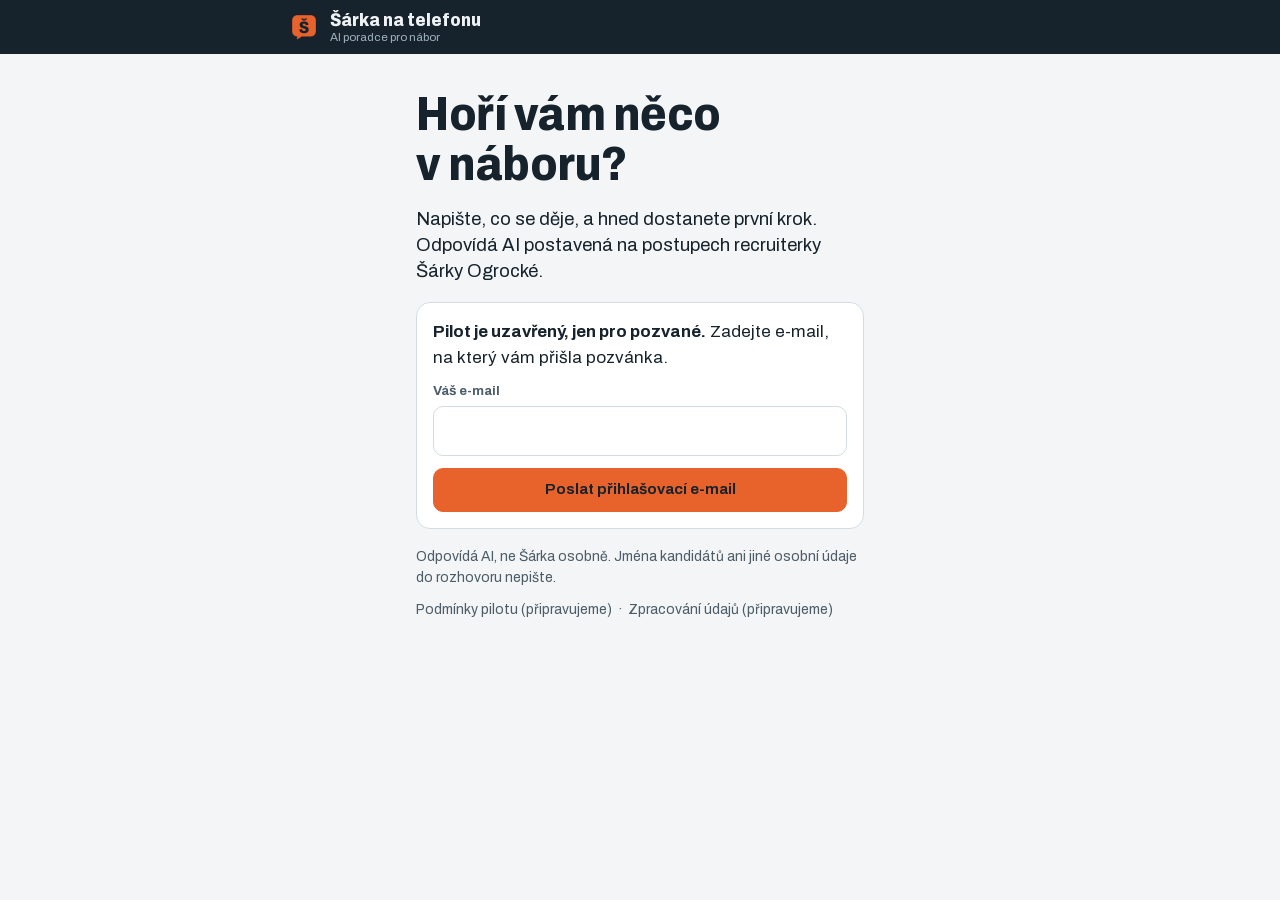
==== index.html @ d7340187 "Šárka na telefonu: stránka pro uzavřený pilot Co-Authored-By: Claude Opus 5.5 <noreply@anthropic.com" ====
<!doctype html>
<html lang="cs">
<head>
<meta charset="utf-8">
<meta name="viewport" content="width=device-width, initial-scale=1, viewport-fit=cover">
<title>Šárka na telefonu</title>
<meta name="description" content="AI poradce pro nábor postavený na postupech Šárky Ogrocké. Uzavřený pilot pro pozvané.">
<meta name="robots" content="noindex, nofollow">
<meta name="referrer" content="no-referrer">
<meta http-equiv="Content-Security-Policy" content="default-src 'none'; script-src 'self'; style-src 'self'; font-src 'self'; img-src 'self' data:; manifest-src 'self'; connect-src 'self' https://*.supabase.co; base-uri 'none'; form-action 'none'">
<meta name="theme-color" content="#16222c">
<meta name="mobile-web-app-capable" content="yes">
<meta name="apple-mobile-web-app-capable" content="yes">
<meta name="apple-mobile-web-app-status-bar-style" content="black-translucent">
<meta name="apple-mobile-web-app-title" content="Šárka">
<meta name="format-detection" content="telephone=no">
<link rel="manifest" href="manifest.webmanifest">
<link rel="icon" type="image/png" sizes="32x32" href="ikony/ikona-32.png">
<link rel="icon" type="image/png" sizes="192x192" href="ikony/ikona-192.png">
<link rel="apple-touch-icon" href="ikony/ikona-180.png">
<link rel="preload" href="pismo/archivo-latin.woff2" as="font" type="font/woff2" crossorigin>
<link rel="stylesheet" href="styl.css">
</head>
<body>

<header class="hlava">
  <div class="uvnitr">
    <div class="znacka">
      <img src="ikony/ikona-192.png" width="32" height="32" alt="">
      <div><b>Šárka na telefonu</b><span>AI poradce pro nábor</span></div>
    </div>
    <button type="button" id="novy" hidden>Nový rozhovor</button>
  </div>
</header>

<div class="upozorneni" id="upozorneni" hidden>
  <p><b>Odpovídá AI</b> postavená na postupech Šárky Ogrocké, ne Šárka osobně. Jména kandidátů ani jiné osobní údaje sem nepište.</p>
</div>

<main>
  <p id="nacitani" class="tlumene">Načítám…</p>

  <section id="vstup" class="vstup" hidden>
    <h1>Hoří vám něco v náboru?</h1>
    <p class="uvod">Napište, co se děje, a hned dostanete první krok. Odpovídá AI postavená na postupech recruiterky Šárky Ogrocké.</p>

    <form id="formEmail" novalidate>
      <p><strong>Pilot je uzavřený, jen pro pozvané.</strong> Zadejte e-mail, na který vám přišla pozvánka.</p>
      <div>
        <label for="email">Váš e-mail</label>
        <input type="email" id="email" name="email" autocomplete="email" inputmode="email" autocapitalize="none" spellcheck="false" required>
      </div>
      <button class="hlavni" type="submit" id="poslatEmail">Poslat přihlašovací e-mail</button>
      <p class="hlaska" id="hlaskaEmail" role="status"></p>
    </form>

    <form id="formKod" novalidate hidden>
      <p>Jestli je adresa <strong id="komu"></strong> na seznamu pozvaných, za chvíli vám přijde e-mail. Klepněte v něm na tlačítko, nebo sem opište kód.</p>
      <div>
        <label for="kod">Kód z e-mailu</label>
        <input type="text" id="kod" name="kod" inputmode="numeric" autocomplete="one-time-code" pattern="[0-9]*" maxlength="10" required>
      </div>
      <button class="hlavni" type="submit" id="overitKod">Přihlásit se</button>
      <p class="hlaska" id="hlaskaKod" role="status"></p>
      <p class="male tlumene">Nic nepřišlo? Podívejte se do spamu a zkontrolujte adresu. Nový e-mail jde poslat po minutě.</p>
      <div class="radek mezi">
        <button type="button" class="tichy" id="znovu">Poslat znovu</button>
        <button type="button" class="tichy" id="jinaAdresa">Zadat jinou adresu</button>
      </div>
    </form>

    <form id="formOdkaz" novalidate hidden>
      <p><strong>Ještě jedno klepnutí.</strong> Tímhle se v tomto prohlížeči přihlásíte.</p>
      <button class="hlavni" type="submit" id="dokoncit">Dokončit přihlášení</button>
      <p class="hlaska" id="hlaskaOdkaz" role="status"></p>
    </form>

    <div class="drobne male tlumene">
      <p>Odpovídá AI, ne Šárka osobně. Jména kandidátů ani jiné osobní údaje do rozhovoru nepište.</p>
      <p id="vstupKontakt"></p>
      <p id="vstupOdkazy"></p>
    </div>
  </section>

  <section id="rozhovor" hidden>
    <div class="uvitani" id="uvitani">
      <h1>Co se děje?</h1>
      <p>Napište to tak, jak byste to řekli do telefonu. Stačí pár vět.</p>
      <div class="priklady" id="priklady"><p class="nadpis">Třeba</p></div>
    </div>
    <div class="vlakno" id="vlakno" aria-live="polite"></div>
  </section>
</main>

<div class="psani" id="psani" hidden>
  <div class="uvnitr">
    <form id="formDotaz">
      <textarea id="dotaz" rows="1" aria-label="Vaše situace" placeholder="Popište situaci" enterkeyhint="send"></textarea>
      <button class="hlavni" type="submit" id="odeslat">Zeptat se</button>
    </form>
    <p class="pata" id="pataKontakt"></p>
    <p class="pata" id="pataOdkazy"></p>
  </div>
</div>

<dialog id="plocha" aria-labelledby="plochaNadpis">
  <h2 id="plochaNadpis">Šárka na ploše telefonu</h2>
  <p>Bude po ruce jako aplikace a přihlášení vydrží.</p>
  <h3>iPhone (Safari)</h3>
  <ol>
    <li>Dole klepněte na Sdílet (čtvereček se šipkou).</li>
    <li>Zvolte Přidat na plochu.</li>
    <li>Otevřete Šárku z plochy a přihlaste se kódem z e-mailu.</li>
  </ol>
  <h3>Android (Chrome)</h3>
  <ol>
    <li>Vpravo nahoře klepněte na tři tečky.</li>
    <li>Zvolte Přidat na plochu nebo Instalovat aplikaci.</li>
  </ol>
  <button type="button" class="hlavni" id="plochaZavrit">Rozumím</button>
</dialog>

<script src="config.js"></script>
<script src="spolecne.js"></script>
<script src="app.js"></script>
</body>
</html>
---- styl.css ----
/* Šárka na telefonu: vzhled podle návrhu (Archivo, tmavě modrá #16222c, oranžová #e8622c). Stavěno pro telefon. */
@font-face {
  font-family: "Archivo";
  font-style: normal;
  font-weight: 400 800;
  font-stretch: 75% 110%;
  font-display: swap;
  src: url(pismo/archivo-latin-ext.woff2) format("woff2");
  unicode-range: U+0100-02BA, U+02BD-02C5, U+02C7-02CC, U+02CE-02D7, U+02DD-02FF, U+0304, U+0308, U+0329, U+1D00-1DBF, U+1E00-1E9F, U+1EF2-1EFF, U+2020, U+20A0-20AB, U+20AD-20C4, U+2113, U+2C60-2C7F, U+A720-A7FF;
}
@font-face {
  font-family: "Archivo";
  font-style: normal;
  font-weight: 400 800;
  font-stretch: 75% 110%;
  font-display: swap;
  src: url(pismo/archivo-latin.woff2) format("woff2");
  unicode-range: U+0000-00FF, U+0131, U+0152-0153, U+02BB-02BC, U+02C6, U+02DA, U+02DC, U+0304, U+0308, U+0329, U+2000-206F, U+20AC, U+2122, U+2191, U+2193, U+2212, U+2215, U+FEFF, U+FFFD;
}

:root {
  --bg: #f3f5f6;
  --panel: #ffffff;
  --ink: #16222c;
  --ink-2: #4c5c68;
  --line: #d5dce1;
  --accent: #e8622c;
  --accent-text: #b2420f;
  --wash: #fcefe8;
  --ok: #24765a;
  --warn: #9a5a00;
  --stop: #a3352b;
  --hlava: #16222c;
  --hlava-text: #eef2f4;
  --hlava-2: #9db0bc;
  --sloupec: 44rem;
  color-scheme: light;
}
@media (prefers-color-scheme: dark) {
  :root {
    --bg: #0f1820;
    --panel: #16222c;
    --ink: #eef2f4;
    --ink-2: #9db0bc;
    --line: #2b3b48;
    --accent: #ff7a45;
    --accent-text: #ff9366;
    --wash: #2b2019;
    --ok: #6fc7a4;
    --warn: #e0b36a;
    --stop: #f08a80;
    --hlava: #0b1218;
    color-scheme: dark;
  }
}

* { box-sizing: border-box; }
html { -webkit-text-size-adjust: 100%; }
body {
  margin: 0;
  min-height: 100dvh;
  display: flex;
  flex-direction: column;
  background: var(--bg);
  color: var(--ink);
  font-family: "Archivo", "Helvetica Neue", Arial, sans-serif;
  font-size: 1.0625rem;
  line-height: 1.5;
}
[hidden] { display: none !important; }
h1, h2 { font-weight: 800; font-stretch: 88%; line-height: 1.05; letter-spacing: -0.01em; margin: 0; text-wrap: balance; }
p { margin: 0 0 0.8rem; }
a { color: var(--accent-text); text-underline-offset: 0.15em; }
strong { font-weight: 700; }
.tlumene { color: var(--ink-2); }
.male { font-size: 0.875rem; }

button, input, textarea { font: inherit; color: inherit; }
button {
  font-weight: 650;
  font-size: 0.95rem;
  min-height: 2.75rem;
  padding: 0.5rem 0.95rem;
  border-radius: 10px;
  border: 1px solid var(--line);
  background: var(--panel);
  cursor: pointer;
  touch-action: manipulation;
}
button.hlavni { background: var(--accent); border-color: var(--accent); color: #16222c; }
button.tichy { background: transparent; border-color: transparent; color: var(--ink-2); text-decoration: underline; text-underline-offset: 0.15em; min-height: 2.25rem; padding-inline: 0.4rem; font-weight: 500; }
button:disabled { opacity: 0.5; cursor: default; }
:focus-visible { outline: 2px solid var(--accent); outline-offset: 2px; }
input[type="email"], input[type="text"], textarea {
  width: 100%;
  font-size: 1.0625rem; /* pod 16 px by iPhone stránku při psaní přiblížil */
  background: var(--panel);
  border: 1px solid var(--line);
  border-radius: 10px;
  padding: 0.7rem 0.8rem;
}
label { display: block; font-size: 0.85rem; font-weight: 650; color: var(--ink-2); margin-bottom: 0.3rem; }

/* Hlavička */
.hlava {
  position: sticky;
  top: 0;
  z-index: 5;
  background: var(--hlava);
  color: var(--hlava-text);
  padding: calc(0.6rem + env(safe-area-inset-top, 0px)) max(1rem, env(safe-area-inset-right, 0px)) 0.6rem max(1rem, env(safe-area-inset-left, 0px));
}
.hlava .uvnitr { max-width: var(--sloupec); margin-inline: auto; display: flex; align-items: center; justify-content: space-between; gap: 0.75rem; }
.znacka { display: flex; align-items: center; gap: 0.6rem; min-width: 0; }
.znacka img { flex: none; width: 2rem; height: 2rem; border-radius: 7px; display: block; }
.znacka > div { min-width: 0; }
.znacka b { display: block; font-size: 1.15rem; font-weight: 800; font-stretch: 88%; line-height: 1.1; white-space: nowrap; overflow: hidden; text-overflow: ellipsis; }
.znacka span { display: block; font-size: 0.74rem; color: var(--hlava-2); line-height: 1.2; }
.hlava button, .hlava a.tlacitko { flex: none; background: transparent; border: 1px solid #3a4c5a; color: var(--hlava-text); min-height: 2.5rem; white-space: nowrap; }
.hlava a.tlacitko { display: inline-flex; align-items: center; padding: 0.5rem 0.95rem; border-radius: 10px; font-weight: 650; font-size: 0.95rem; text-decoration: none; }

.upozorneni {
  background: var(--wash);
  border-bottom: 1px solid var(--line);
  font-size: 0.82rem;
  line-height: 1.35;
  padding: 0.5rem max(1rem, env(safe-area-inset-right, 0px)) 0.5rem max(1rem, env(safe-area-inset-left, 0px));
}
.upozorneni p { max-width: var(--sloupec); margin: 0 auto; }
.upozorneni b { color: var(--accent-text); }

main { flex: 1; width: 100%; max-width: var(--sloupec); margin-inline: auto; padding: 1rem max(1rem, env(safe-area-inset-right, 0px)) 1rem max(1rem, env(safe-area-inset-left, 0px)); }

/* Přihlášení */
.vstup { padding-top: 1.2rem; display: grid; gap: 1.1rem; max-width: 28rem; margin-inline: auto; }
.vstup h1 { font-size: clamp(2.2rem, 10vw, 3rem); }
.vstup .uvod { font-size: 1.15rem; line-height: 1.4; margin: 0; }
.vstup form { display: grid; gap: 0.7rem; background: var(--panel); border: 1px solid var(--line); border-radius: 14px; padding: 1rem; }
.vstup form p { margin: 0; }
.vstup .drobne { display: grid; gap: 0.35rem; }
.vstup .drobne p { margin: 0; }
#kod { font-size: 1.5rem; letter-spacing: 0.3em; text-align: center; font-variant-numeric: tabular-nums; font-weight: 700; }
.radek { display: flex; flex-wrap: wrap; gap: 0.5rem; align-items: center; }
.radek.mezi { justify-content: space-between; }
.hlaska { font-size: 0.9rem; margin: 0; }
.hlaska:empty { display: none; }
.hlaska.chyba { color: var(--stop); }
.hlaska.dobre { color: var(--ok); }

/* Rozhovor */
.uvitani { padding: 1.2rem 0 0.4rem; }
.uvitani h1 { font-size: clamp(2rem, 9vw, 2.8rem); margin-bottom: 0.5rem; }
.uvitani p { font-size: 1.08rem; }
.priklady { display: grid; gap: 0.5rem; margin-top: 1rem; }
.priklady .nadpis { font-size: 0.78rem; font-weight: 650; letter-spacing: 0.08em; text-transform: uppercase; color: var(--accent-text); margin: 0; }
.priklady button { text-align: left; font-weight: 500; font-size: 0.98rem; line-height: 1.35; padding: 0.7rem 0.85rem; border-left: 3px solid var(--accent); border-radius: 4px 10px 10px 4px; }

.vlakno { display: flex; flex-direction: column; gap: 0.75rem; padding-bottom: 0.5rem; }
.zprava { max-width: 94%; padding: 0.7rem 0.9rem; border-radius: 14px; overflow-wrap: anywhere; min-width: 0; }
.zprava.ja { align-self: flex-end; background: var(--ink); color: var(--bg); border-bottom-right-radius: 4px; white-space: pre-wrap; }
.zprava.ona { align-self: flex-start; background: var(--wash); border-bottom-left-radius: 4px; }
.zprava.ona > :last-child { margin-bottom: 0; }
.zprava ol, .zprava ul { margin: 0.2rem 0 0.7rem; padding-left: 1.25rem; }
.zprava li { margin-bottom: 0.25rem; }
.zprava h4 { font-size: 1rem; font-weight: 750; margin: 0.7rem 0 0.2rem; }
.zdroje { display: flex; flex-wrap: wrap; gap: 0.35rem; align-items: center; margin-top: 0.7rem; font-size: 0.76rem; color: var(--ink-2); }
.zdroje .stitek { border: 1px solid var(--line); border-radius: 8px; padding: 0.2rem 0.55rem; background: var(--panel); line-height: 1.3; }
.zdroje .stitek b { font-weight: 700; color: var(--ink); }
.pise { display: inline-flex; align-items: center; gap: 0.5rem; font-size: 0.9rem; color: var(--ink-2); }
.pise i { display: inline-flex; gap: 0.2rem; }
.pise i::before, .pise i::after, .pise i span { content: ""; width: 0.38rem; height: 0.38rem; border-radius: 50%; background: var(--accent); }
@media (prefers-reduced-motion: no-preference) {
  .pise i::before, .pise i::after, .pise i span { animation: tecka 1.2s infinite ease-in-out; }
  .pise i span { animation-delay: 0.2s; }
  .pise i::after { animation-delay: 0.4s; }
}
@keyframes tecka { 0%, 80%, 100% { opacity: 0.25; } 40% { opacity: 1; } }
.poznamka { align-self: stretch; font-size: 0.9rem; color: var(--stop); background: var(--panel); border: 1px solid var(--line); border-left: 3px solid var(--stop); border-radius: 4px 10px 10px 4px; padding: 0.6rem 0.8rem; }
.poznamka button { margin-top: 0.4rem; }

/* Psaní */
.psani {
  position: sticky;
  bottom: 0;
  z-index: 4;
  background: var(--bg);
  border-top: 1px solid var(--line);
  padding: 0.6rem max(1rem, env(safe-area-inset-right, 0px)) calc(0.5rem + env(safe-area-inset-bottom, 0px)) max(1rem, env(safe-area-inset-left, 0px));
}
.psani .uvnitr { max-width: var(--sloupec); margin-inline: auto; }
.psani form { display: flex; gap: 0.5rem; align-items: flex-end; }
.psani textarea { resize: none; max-height: 40dvh; min-height: 2.9rem; line-height: 1.4; scrollbar-width: thin; }
.psani .hlavni { flex: none; min-height: 2.9rem; }
.pata { margin: 0.45rem 0 0; font-size: 0.76rem; line-height: 1.4; color: var(--ink-2); }
.pata a, .pata button.tichy { color: var(--ink-2); font-size: inherit; min-height: 0; padding: 0; }
.tecka::before { content: "·"; margin-inline: 0.35rem; }

/* Okno s návodem */
dialog { border: 1px solid var(--line); border-radius: 14px; background: var(--panel); color: var(--ink); padding: 1.1rem; max-width: min(92vw, 26rem); }
dialog::backdrop { background: rgb(15 24 32 / 0.6); }
dialog h2 { font-size: 1.4rem; margin-bottom: 0.7rem; }
dialog ol { padding-left: 1.2rem; margin: 0.2rem 0 0.9rem; }
dialog h3 { font-size: 0.95rem; margin: 0.8rem 0 0.2rem; }

/* Přehled pro správce */
.prehled { max-width: 64rem; }
.prehled h1 { font-size: clamp(1.9rem, 6vw, 2.6rem); margin: 0.6rem 0 0.3rem; }
.prehled h2 { font-size: 1.35rem; margin: 2rem 0 0.6rem; }
.cisla { display: grid; grid-template-columns: repeat(auto-fit, minmax(9.5rem, 1fr)); border-block: 1px solid var(--line); margin: 1rem 0; }
.cisla div { padding: 0.8rem 0.8rem 0.8rem 0; }
.cisla b { display: block; font-size: 1.7rem; font-weight: 800; font-stretch: 88%; line-height: 1.1; font-variant-numeric: tabular-nums; }
.cisla span { font-size: 0.82rem; color: var(--ink-2); line-height: 1.3; display: block; }
.filtry { display: flex; flex-wrap: wrap; gap: 0.4rem; margin-bottom: 0.7rem; }
.filtry button { min-height: 2.25rem; font-size: 0.85rem; padding: 0.3rem 0.75rem; border-radius: 999px; }
.filtry button[aria-pressed="true"] { background: var(--ink); color: var(--bg); border-color: var(--ink); }
.dotazy { list-style: none; padding: 0; margin: 0; border-top: 1px solid var(--line); }
.dotazy li { border-bottom: 1px solid var(--line); padding: 0.7rem 0; }
.dotazy .kdo { font-size: 0.8rem; color: var(--ink-2); display: flex; flex-wrap: wrap; gap: 0.2rem 0.8rem; font-variant-numeric: tabular-nums; }
.dotazy .co { margin: 0.25rem 0 0.35rem; font-weight: 600; overflow-wrap: anywhere; }
.dotazy details { font-size: 0.93rem; }
.dotazy summary { cursor: pointer; color: var(--ink-2); font-size: 0.82rem; }
.dotazy .odpoved { background: var(--wash); border-radius: 10px; padding: 0.6rem 0.8rem; margin-top: 0.4rem; }
.dotazy .odpoved > :last-child { margin-bottom: 0; }
.znak { display: inline-block; font-size: 0.7rem; font-weight: 700; letter-spacing: 0.04em; text-transform: uppercase; padding: 0.05rem 0.4rem; border-radius: 4px; border: 1px solid currentColor; }
.znak.sedi { color: var(--ok); }
.znak.zcasti { color: var(--warn); }
.znak.nic, .znak.chyba { color: var(--stop); }
.tabulka { overflow-x: auto; border: 1px solid var(--line); border-radius: 10px; background: var(--panel); }
table { border-collapse: collapse; width: 100%; font-size: 0.9rem; min-width: 34rem; }
th, td { text-align: left; padding: 0.5rem 0.7rem; border-bottom: 1px solid var(--line); vertical-align: top; }
th { font-size: 0.75rem; letter-spacing: 0.03em; color: var(--ink-2); background: var(--bg); font-weight: 700; }
tr:last-child td { border-bottom: 0; }
td.cislo, th.cislo { text-align: right; font-variant-numeric: tabular-nums; }
.pridat { display: grid; grid-template-columns: minmax(0, 2fr) minmax(0, 1.4fr) auto; gap: 0.5rem; align-items: end; margin-top: 0.8rem; }
@media (max-width: 36rem) { .pridat { grid-template-columns: minmax(0, 1fr); } }
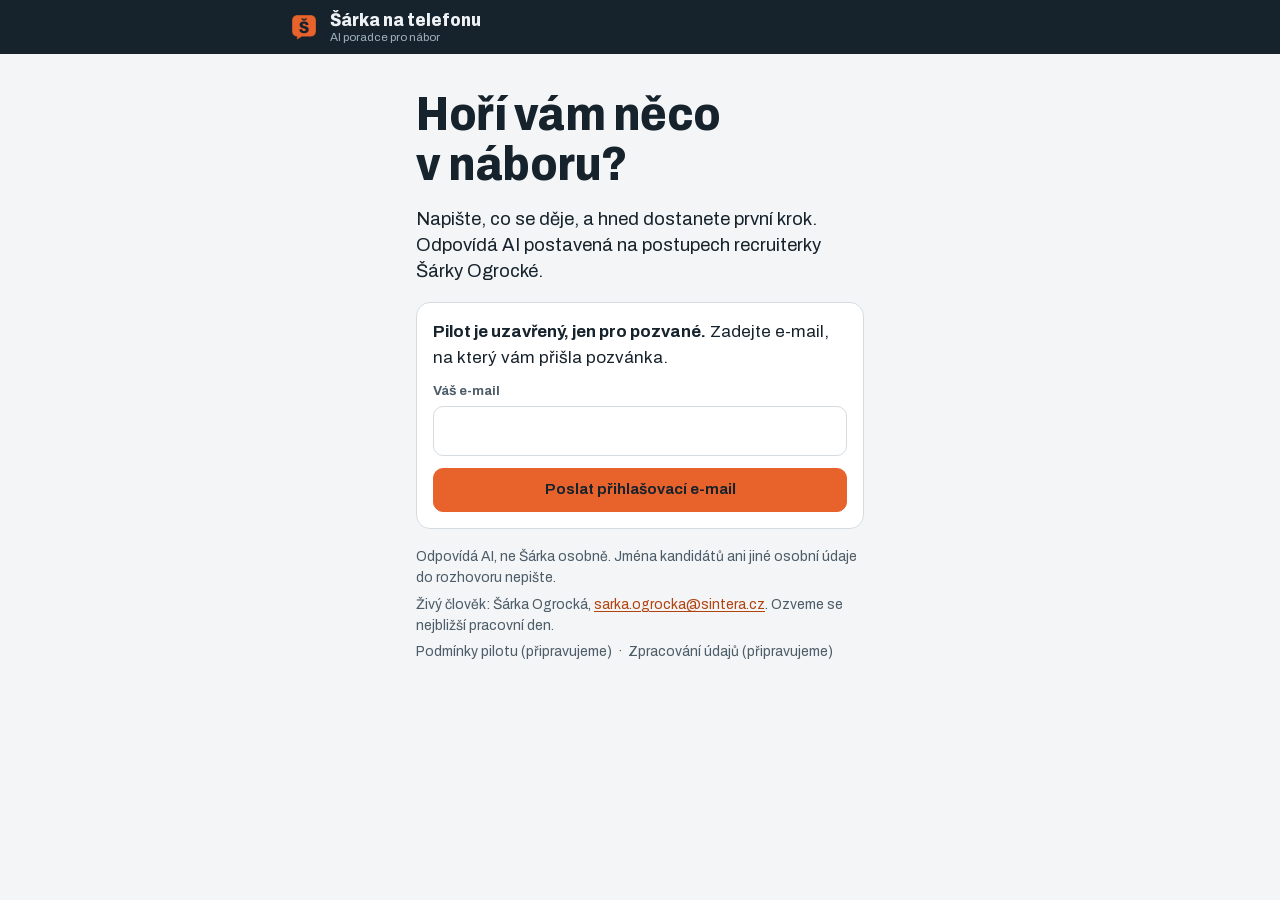
==== commit f061df27: "Přihlášení umí i registraci pracovním e-mailem (zatím vypnutou), přehled ukazuje, kdo se zaregistrov" ====
--- a/index.html
+++ b/index.html
@@ -45,9 +45,9 @@
     <p class="uvod">Napište, co se děje, a hned dostanete první krok. Odpovídá AI postavená na postupech recruiterky Šárky Ogrocké.</p>
 
     <form id="formEmail" novalidate>
-      <p><strong>Pilot je uzavřený, jen pro pozvané.</strong> Zadejte e-mail, na který vám přišla pozvánka.</p>
+      <p id="komuJeTo"><strong>Pilot je uzavřený, jen pro pozvané.</strong> Zadejte e-mail, na který vám přišla pozvánka.</p>
       <div>
-        <label for="email">Váš e-mail</label>
+        <label for="email" id="popisEmailu">Váš e-mail</label>
         <input type="email" id="email" name="email" autocomplete="email" inputmode="email" autocapitalize="none" spellcheck="false" required>
       </div>
       <button class="hlavni" type="submit" id="poslatEmail">Poslat přihlašovací e-mail</button>
@@ -55,7 +55,7 @@
     </form>
 
     <form id="formKod" novalidate hidden>
-      <p>Jestli je adresa <strong id="komu"></strong> na seznamu pozvaných, za chvíli vám přijde e-mail. Klepněte v něm na tlačítko, nebo sem opište kód.</p>
+      <p><span id="poslanoPozvanym">Jestli je adresa <strong class="komu"></strong> na seznamu pozvaných, za chvíli vám přijde e-mail.</span><span id="poslanoVsem" hidden>Na adresu <strong class="komu"></strong> jsme poslali e-mail.</span> Klepněte v něm na tlačítko, nebo sem opište kód.</p>
       <div>
         <label for="kod">Kód z e-mailu</label>
         <input type="text" id="kod" name="kod" inputmode="numeric" autocomplete="one-time-code" pattern="[0-9]*" maxlength="10" required>
--- a/styl.css
+++ b/styl.css
@@ -163,9 +163,6 @@
 .zprava ol, .zprava ul { margin: 0.2rem 0 0.7rem; padding-left: 1.25rem; }
 .zprava li { margin-bottom: 0.25rem; }
 .zprava h4 { font-size: 1rem; font-weight: 750; margin: 0.7rem 0 0.2rem; }
-.zdroje { display: flex; flex-wrap: wrap; gap: 0.35rem; align-items: center; margin-top: 0.7rem; font-size: 0.76rem; color: var(--ink-2); }
-.zdroje .stitek { border: 1px solid var(--line); border-radius: 8px; padding: 0.2rem 0.55rem; background: var(--panel); line-height: 1.3; }
-.zdroje .stitek b { font-weight: 700; color: var(--ink); }
 .pise { display: inline-flex; align-items: center; gap: 0.5rem; font-size: 0.9rem; color: var(--ink-2); }
 .pise i { display: inline-flex; gap: 0.2rem; }
 .pise i::before, .pise i::after, .pise i span { content: ""; width: 0.38rem; height: 0.38rem; border-radius: 50%; background: var(--accent); }
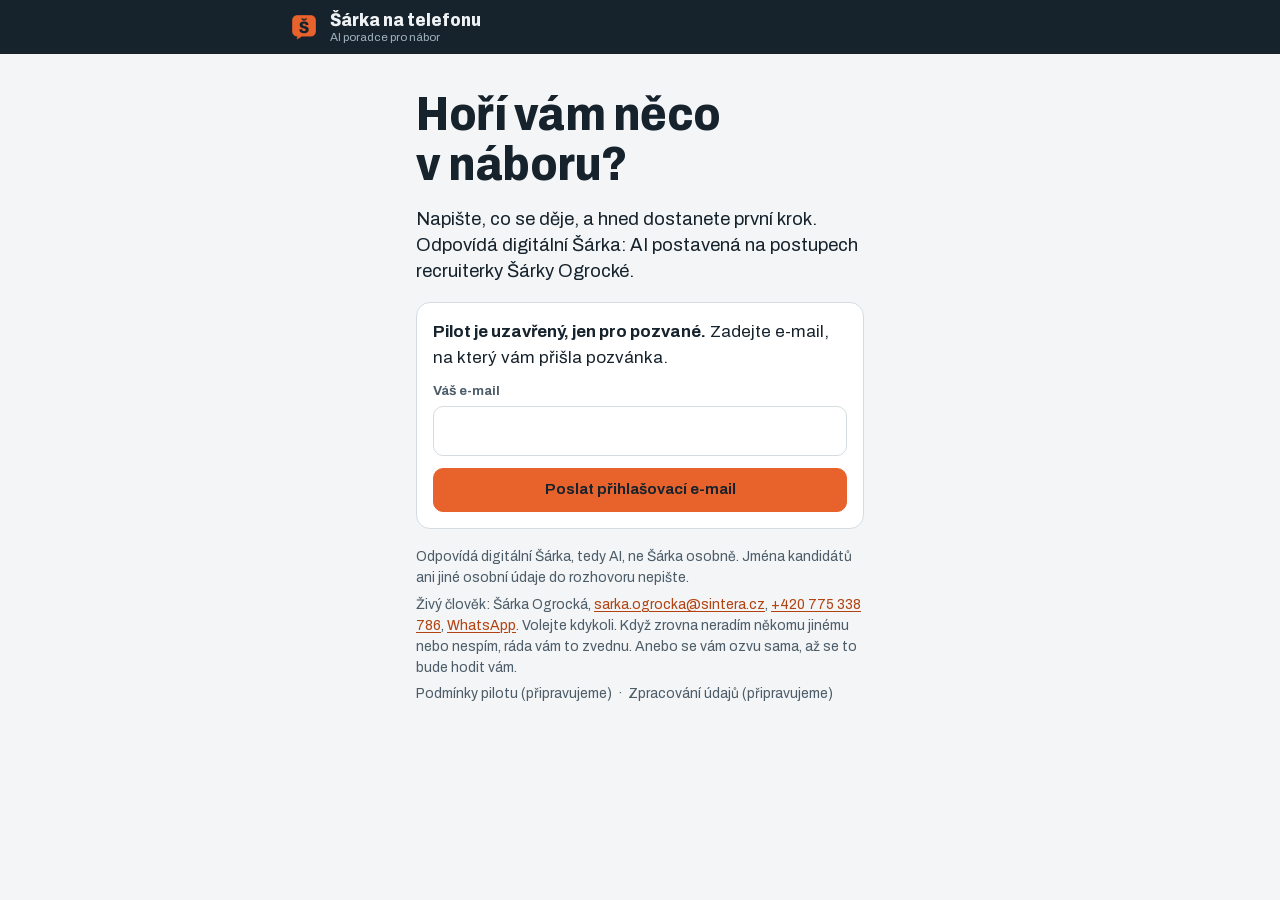
==== commit 600cb921: "Digitální Šárka: texty na stránce a kontakt v první osobě Co-Authored-By: Claude Opus 5.5 <noreply@a" ====
--- a/index.html
+++ b/index.html
@@ -4,7 +4,7 @@
 <meta charset="utf-8">
 <meta name="viewport" content="width=device-width, initial-scale=1, viewport-fit=cover">
 <title>Šárka na telefonu</title>
-<meta name="description" content="AI poradce pro nábor postavený na postupech Šárky Ogrocké. Uzavřený pilot pro pozvané.">
+<meta name="description" content="Digitální Šárka: AI poradce pro nábor postavený na postupech Šárky Ogrocké. Uzavřený pilot pro pozvané.">
 <meta name="robots" content="noindex, nofollow">
 <meta name="referrer" content="no-referrer">
 <meta http-equiv="Content-Security-Policy" content="default-src 'none'; script-src 'self'; style-src 'self'; font-src 'self'; img-src 'self' data:; manifest-src 'self'; connect-src 'self' https://*.supabase.co; base-uri 'none'; form-action 'none'">
@@ -34,7 +34,7 @@
 </header>
 
 <div class="upozorneni" id="upozorneni" hidden>
-  <p><b>Odpovídá AI</b> postavená na postupech Šárky Ogrocké, ne Šárka osobně. Jména kandidátů ani jiné osobní údaje sem nepište.</p>
+  <p><b>Odpovídá digitální Šárka:</b> AI postavená na postupech Šárky Ogrocké, ne Šárka osobně. Jména kandidátů ani jiné osobní údaje sem nepište.</p>
 </div>
 
 <main>
@@ -42,7 +42,7 @@
 
   <section id="vstup" class="vstup" hidden>
     <h1>Hoří vám něco v náboru?</h1>
-    <p class="uvod">Napište, co se děje, a hned dostanete první krok. Odpovídá AI postavená na postupech recruiterky Šárky Ogrocké.</p>
+    <p class="uvod">Napište, co se děje, a hned dostanete první krok. Odpovídá digitální Šárka: AI postavená na postupech recruiterky Šárky Ogrocké.</p>
 
     <form id="formEmail" novalidate>
       <p id="komuJeTo"><strong>Pilot je uzavřený, jen pro pozvané.</strong> Zadejte e-mail, na který vám přišla pozvánka.</p>
@@ -76,7 +76,7 @@
     </form>
 
     <div class="drobne male tlumene">
-      <p>Odpovídá AI, ne Šárka osobně. Jména kandidátů ani jiné osobní údaje do rozhovoru nepište.</p>
+      <p>Odpovídá digitální Šárka, tedy AI, ne Šárka osobně. Jména kandidátů ani jiné osobní údaje do rozhovoru nepište.</p>
       <p id="vstupKontakt"></p>
       <p id="vstupOdkazy"></p>
     </div>
